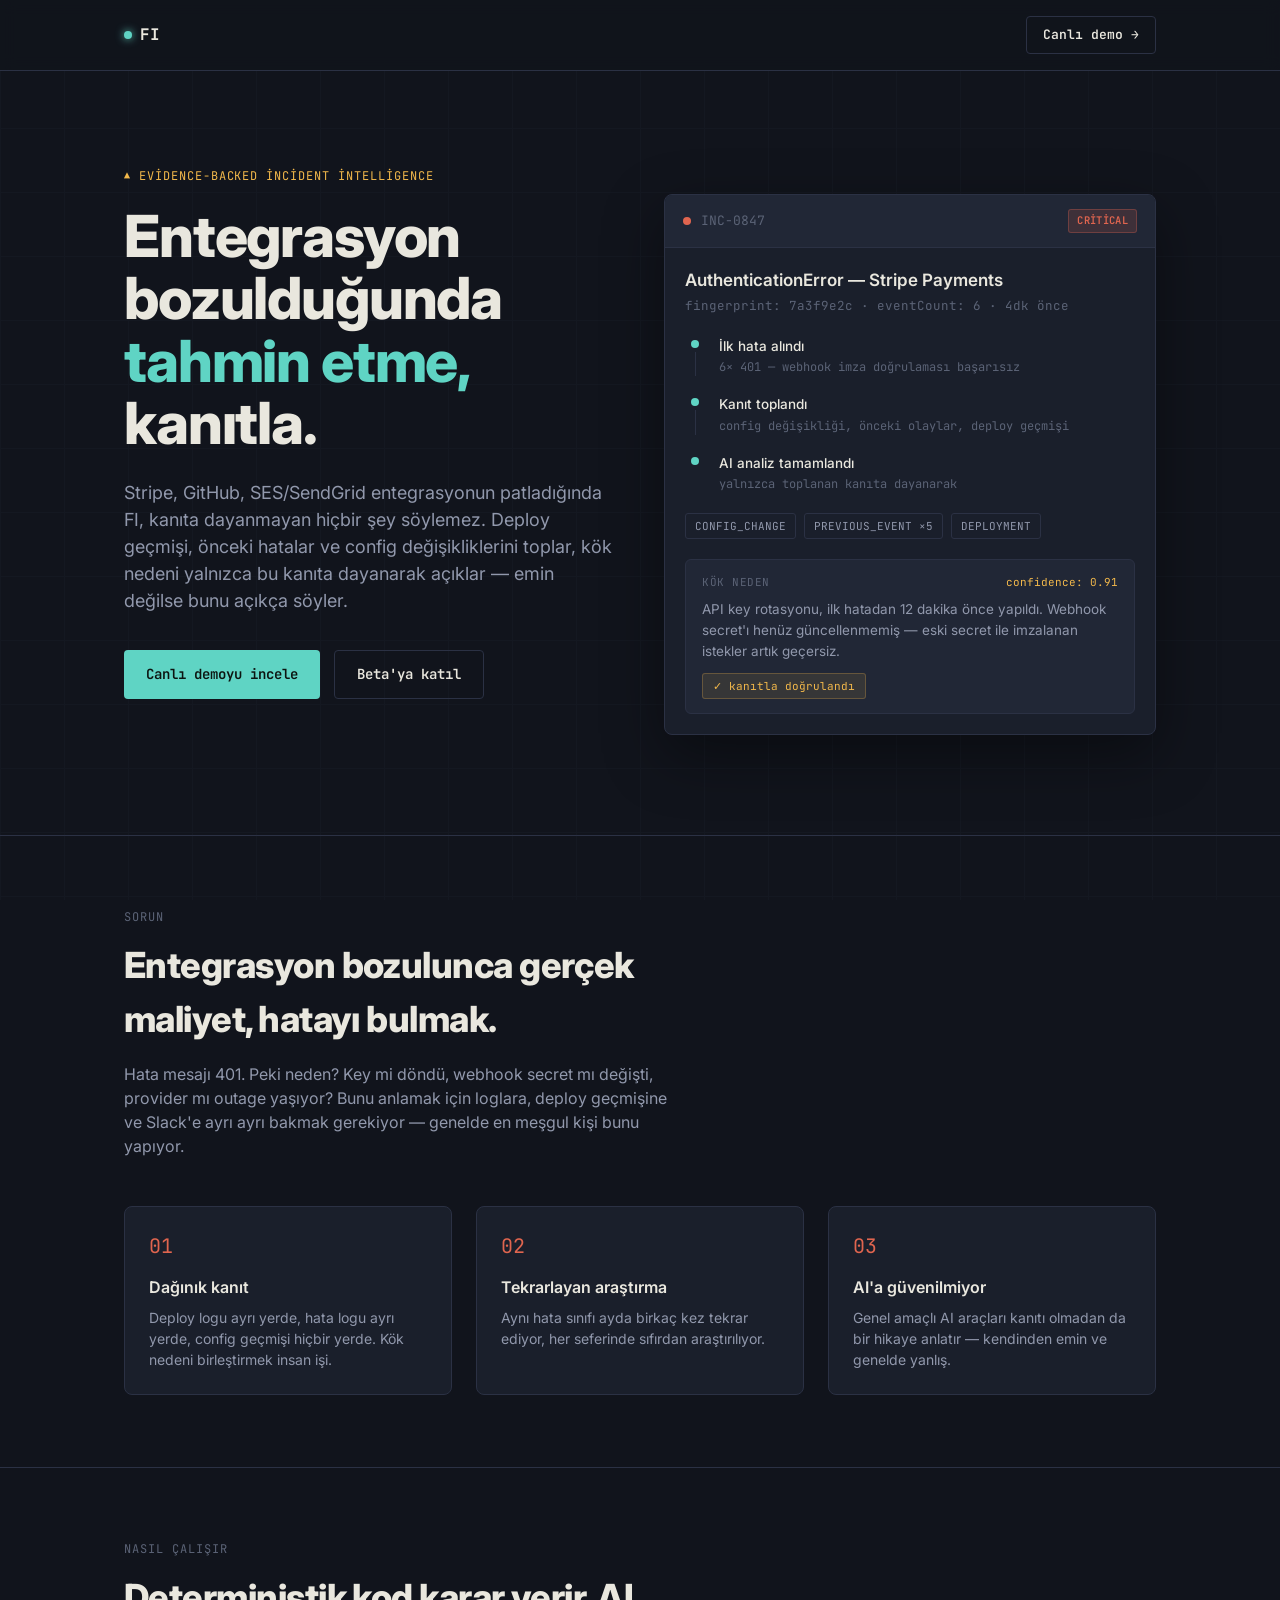
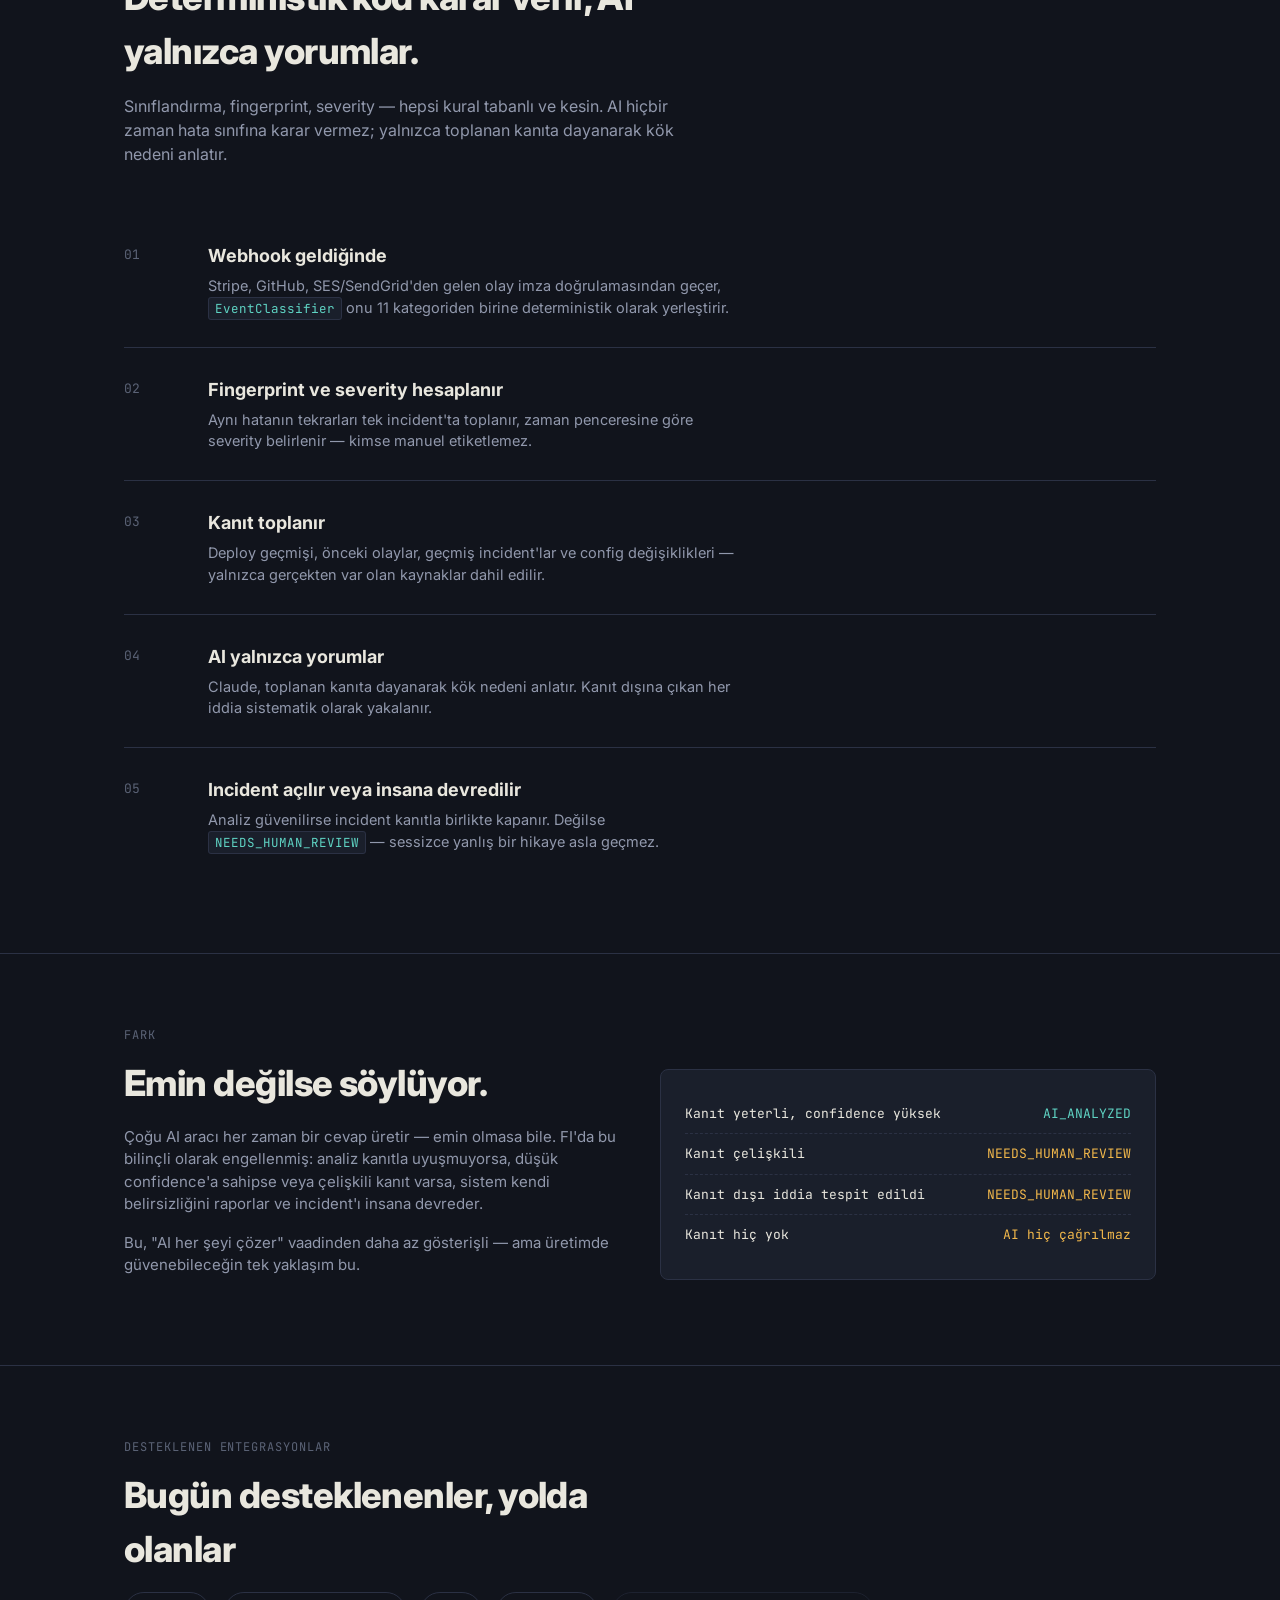
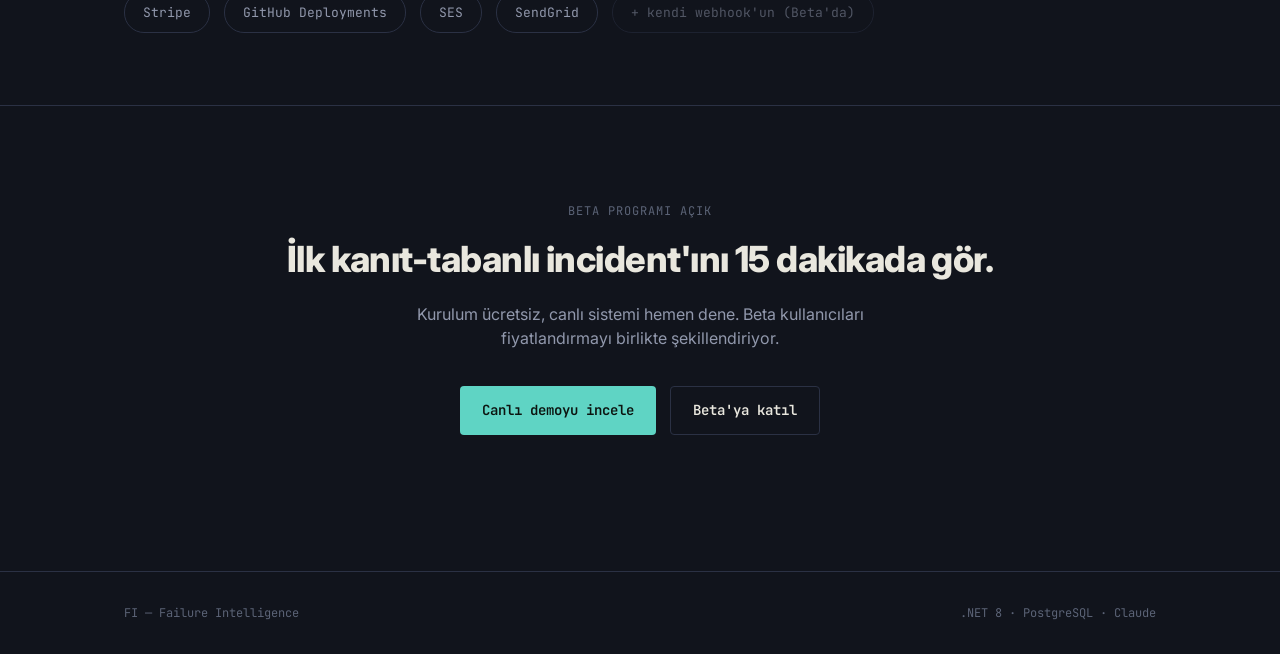
==== landing/index.html @ 48eef437 "Add FI landing page, fixed mojibake and deployed to Vercel The pasted HTML had corrupted encoding (U" ====
<!DOCTYPE html>
<html lang="tr">
<head>
<meta charset="UTF-8">
<meta name="viewport" content="width=device-width, initial-scale=1.0">
<title>FI — Entegrasyon bozulduğunda tahmin etme, kanıtla</title>
<link rel="preconnect" href="https://fonts.googleapis.com">
<link href="https://fonts.googleapis.com/css2?family=JetBrains+Mono:wght@400;500;600;700&family=Inter:wght@400;500;600;700;800&display=swap" rel="stylesheet">
<style>
  :root {
    --bg: #11141c;
    --surface: #1a1f2b;
    --surface-2: #212736;
    --border: #2b3144;
    --text: #e9e7de;
    --text-dim: #9198ac;
    --text-faint: #5b6376;
    --amber: #f2b84b;
    --teal: #5fd4c4;
    --red: #e0654f;
    --mono: 'JetBrains Mono', monospace;
    --sans: 'Inter', sans-serif;
  }
  * { box-sizing: border-box; margin: 0; padding: 0; }
  html { scroll-behavior: smooth; }
  body {
    background: var(--bg);
    color: var(--text);
    font-family: var(--sans);
    line-height: 1.5;
    -webkit-font-smoothing: antialiased;
  }
  body::before {
    content: "";
    position: fixed;
    inset: 0;
    background-image:
      linear-gradient(var(--border) 1px, transparent 1px),
      linear-gradient(90deg, var(--border) 1px, transparent 1px);
    background-size: 64px 64px;
    opacity: 0.15;
    pointer-events: none;
    z-index: 0;
  }
  .wrap { max-width: 1080px; margin: 0 auto; padding: 0 24px; position: relative; z-index: 1; }

  a { color: inherit; }
  a:focus-visible, button:focus-visible { outline: 2px solid var(--teal); outline-offset: 3px; }

  /* NAV */
  nav {
    position: sticky; top: 0; z-index: 10;
    background: rgba(17,20,28,0.85);
    backdrop-filter: blur(8px);
    border-bottom: 1px solid var(--border);
  }
  nav .wrap { display: flex; align-items: center; justify-content: space-between; padding: 16px 24px; }
  .logo { font-family: var(--mono); font-weight: 700; font-size: 16px; letter-spacing: 0.02em; display: flex; align-items: center; gap: 8px; }
  .logo .dot { width: 8px; height: 8px; border-radius: 50%; background: var(--teal); box-shadow: 0 0 8px var(--teal); }
  .nav-cta {
    font-family: var(--mono); font-size: 13px; font-weight: 600;
    padding: 8px 16px; border: 1px solid var(--border); border-radius: 4px;
    text-decoration: none; color: var(--text); transition: border-color 0.15s;
  }
  .nav-cta:hover { border-color: var(--teal); }

  /* HERO */
  header.hero { padding: 96px 0 72px; }
  .eyebrow {
    font-family: var(--mono); font-size: 12px; color: var(--amber);
    letter-spacing: 0.08em; text-transform: uppercase; margin-bottom: 20px;
    display: flex; align-items: center; gap: 8px;
  }
  .eyebrow::before { content: "▲"; font-size: 10px; }
  h1 {
    font-family: var(--sans); font-weight: 800; font-size: clamp(34px, 5.2vw, 58px);
    line-height: 1.08; letter-spacing: -0.02em; max-width: 15ch; margin-bottom: 24px;
  }
  h1 em { font-style: normal; color: var(--teal); }
  .hero-sub {
    font-size: 18px; color: var(--text-dim); max-width: 46ch; margin-bottom: 36px;
  }
  .cta-row { display: flex; gap: 14px; flex-wrap: wrap; margin-bottom: 64px; }
  .btn {
    font-family: var(--mono); font-weight: 600; font-size: 14px;
    padding: 13px 22px; border-radius: 4px; text-decoration: none;
    display: inline-flex; align-items: center; gap: 8px; transition: transform 0.12s, box-shadow 0.12s;
  }
  .btn-primary { background: var(--teal); color: #0c1410; }
  .btn-primary:hover { transform: translateY(-1px); box-shadow: 0 4px 20px rgba(95,212,196,0.25); }
  .btn-secondary { border: 1px solid var(--border); color: var(--text); }
  .btn-secondary:hover { border-color: var(--text-dim); }

  /* INCIDENT CARD — signature element */
  .incident-card {
    background: var(--surface); border: 1px solid var(--border); border-radius: 8px;
    overflow: hidden; box-shadow: 0 20px 60px rgba(0,0,0,0.4);
  }
  .incident-head {
    display: flex; align-items: center; justify-content: space-between;
    padding: 14px 18px; border-bottom: 1px solid var(--border); background: var(--surface-2);
  }
  .incident-head-left { display: flex; align-items: center; gap: 10px; font-family: var(--mono); font-size: 13px; }
  .sev-dot { width: 8px; height: 8px; border-radius: 50%; background: var(--red); animation: pulse 2s infinite; }
  @keyframes pulse { 0%,100% { opacity: 1; } 50% { opacity: 0.4; } }
  .incident-id { color: var(--text-faint); }
  .badge {
    font-family: var(--mono); font-size: 10.5px; font-weight: 600; padding: 3px 8px;
    border-radius: 3px; text-transform: uppercase; letter-spacing: 0.03em;
  }
  .badge-critical { background: rgba(224,101,79,0.15); color: var(--red); border: 1px solid rgba(224,101,79,0.3); }
  .incident-body { padding: 20px; }
  .incident-title { font-size: 17px; font-weight: 600; margin-bottom: 4px; }
  .incident-meta { font-family: var(--mono); font-size: 12.5px; color: var(--text-faint); margin-bottom: 20px; }
  .timeline { display: flex; flex-direction: column; gap: 0; margin-bottom: 20px; }
  .tl-step { display: flex; gap: 14px; position: relative; padding-bottom: 18px; }
  .tl-step:last-child { padding-bottom: 0; }
  .tl-marker {
    width: 20px; display: flex; flex-direction: column; align-items: center; flex-shrink: 0;
  }
  .tl-marker .node { width: 8px; height: 8px; border-radius: 50%; background: var(--teal); margin-top: 4px; }
  .tl-marker .line { flex: 1; width: 1px; background: var(--border); margin-top: 4px; }
  .tl-step:last-child .line { display: none; }
  .tl-content { font-size: 13.5px; }
  .tl-content .t-label { color: var(--text); font-weight: 500; }
  .tl-content .t-detail { color: var(--text-faint); font-family: var(--mono); font-size: 12px; margin-top: 2px; }
  .evidence-strip {
    display: flex; gap: 8px; flex-wrap: wrap; margin-bottom: 20px;
  }
  .ev-chip {
    font-family: var(--mono); font-size: 11px; color: var(--text-dim);
    border: 1px solid var(--border); border-radius: 3px; padding: 4px 9px;
  }
  .analysis-box {
    background: var(--surface-2); border: 1px solid var(--border); border-radius: 6px; padding: 14px 16px;
  }
  .analysis-head { display: flex; justify-content: space-between; align-items: center; margin-bottom: 8px; }
  .analysis-label { font-family: var(--mono); font-size: 11px; color: var(--text-faint); text-transform: uppercase; letter-spacing: 0.05em; }
  .confidence { font-family: var(--mono); font-size: 11px; color: var(--amber); }
  .analysis-text { font-size: 13.5px; color: var(--text-dim); line-height: 1.55; margin-bottom: 10px; }
  .review-badge {
    display: inline-flex; align-items: center; gap: 6px;
    font-family: var(--mono); font-size: 11px; color: var(--amber);
    background: rgba(242,184,75,0.1); border: 1px solid rgba(242,184,75,0.25);
    padding: 4px 10px; border-radius: 3px;
  }

  /* SECTIONS */
  section { padding: 72px 0; border-top: 1px solid var(--border); }
  .section-eyebrow {
    font-family: var(--mono); font-size: 12px; color: var(--text-faint);
    text-transform: uppercase; letter-spacing: 0.08em; margin-bottom: 12px;
  }
  h2 { font-size: clamp(26px, 3.4vw, 36px); font-weight: 800; letter-spacing: -0.015em; max-width: 22ch; margin-bottom: 16px; }
  .section-sub { color: var(--text-dim); font-size: 16px; max-width: 56ch; margin-bottom: 48px; }

  /* PROBLEM */
  .problem-grid { display: grid; grid-template-columns: repeat(3, 1fr); gap: 24px; }
  .problem-card { padding: 24px; background: var(--surface); border: 1px solid var(--border); border-radius: 8px; }
  .problem-card .icon { font-family: var(--mono); color: var(--red); font-size: 20px; margin-bottom: 14px; }
  .problem-card h3 { font-size: 16px; font-weight: 600; margin-bottom: 8px; }
  .problem-card p { font-size: 14px; color: var(--text-dim); }

  /* HOW IT WORKS */
  .steps { display: flex; flex-direction: column; }
  .step {
    display: grid; grid-template-columns: 64px 1fr; gap: 20px;
    padding: 28px 0; border-bottom: 1px solid var(--border);
  }
  .step:last-child { border-bottom: none; }
  .step-num { font-family: var(--mono); font-size: 13px; color: var(--text-faint); padding-top: 3px; }
  .step-body h3 { font-size: 18px; font-weight: 700; margin-bottom: 6px; }
  .step-body p { color: var(--text-dim); font-size: 14.5px; max-width: 60ch; }
  .step-body code {
    font-family: var(--mono); font-size: 12.5px; background: var(--surface); border: 1px solid var(--border);
    padding: 2px 6px; border-radius: 3px; color: var(--teal);
  }

  /* HONESTY */
  .honesty-panel {
    display: grid; grid-template-columns: 1fr 1fr; gap: 40px; align-items: center;
  }
  .honesty-panel p { color: var(--text-dim); font-size: 15px; margin-bottom: 16px; }
  .honesty-visual {
    background: var(--surface); border: 1px solid var(--border); border-radius: 8px; padding: 24px;
    font-family: var(--mono); font-size: 13px;
  }
  .honesty-line { display: flex; justify-content: space-between; padding: 10px 0; border-bottom: 1px dashed var(--border); }
  .honesty-line:last-child { border-bottom: none; }
  .honesty-ok { color: var(--teal); }
  .honesty-warn { color: var(--amber); }

  /* INTEGRATIONS */
  .integrations-row { display: flex; gap: 14px; flex-wrap: wrap; }
  .integration-pill {
    font-family: var(--mono); font-size: 13px; padding: 10px 18px;
    border: 1px solid var(--border); border-radius: 20px; color: var(--text-dim);
  }

  /* CTA FOOTER */
  .cta-final { text-align: center; padding: 96px 0 72px; }
  .cta-final h2 { max-width: none; margin: 0 auto 16px; }
  .cta-final .section-sub { margin: 0 auto 36px; }
  .cta-final .cta-row { justify-content: center; }

  footer {
    border-top: 1px solid var(--border); padding: 32px 0;
    display: flex; justify-content: space-between; align-items: center;
    font-family: var(--mono); font-size: 12px; color: var(--text-faint); flex-wrap: wrap; gap: 12px;
  }

  @media (max-width: 760px) {
    .problem-grid { grid-template-columns: 1fr; }
    .honesty-panel { grid-template-columns: 1fr; }
    .hero-grid { grid-template-columns: 1fr !important; }
  }
  .hero-grid { display: grid; grid-template-columns: 1fr 1fr; gap: 48px; align-items: center; }
</style>
</head>
<body>

<nav>
  <div class="wrap">
    <div class="logo"><span class="dot"></span>FI</div>
    <a class="nav-cta" href="https://fi-api-0bif.onrender.com" target="_blank" rel="noopener">Canlı demo →</a>
  </div>
</nav>

<header class="hero">
  <div class="wrap hero-grid">
    <div>
      <div class="eyebrow">Evidence-backed incident intelligence</div>
      <h1>Entegrasyon bozulduğunda <em>tahmin etme,</em> kanıtla.</h1>
      <p class="hero-sub">
        Stripe, GitHub, SES/SendGrid entegrasyonun patladığında FI, kanıta dayanmayan hiçbir
        şey söylemez. Deploy geçmişi, önceki hatalar ve config değişikliklerini toplar, kök
        nedeni yalnızca bu kanıta dayanarak açıklar — emin değilse bunu açıkça söyler.
      </p>
      <div class="cta-row">
        <a class="btn btn-primary" href="https://fi-api-0bif.onrender.com" target="_blank" rel="noopener">Canlı demoyu incele</a>
        <a class="btn btn-secondary" href="mailto:muratberatkeskin@gmail.com?subject=FI%20Beta%20Erişimi&body=Merhaba%2C%20FI%20beta%20programına%20katılmak%20istiyorum.%0A%0AKullandığımız%20entegrasyonlar%3A%0AEkip%20büyüklüğü%3A">Beta'ya katıl</a>
      </div>
    </div>

    <div class="incident-card">
      <div class="incident-head">
        <div class="incident-head-left">
          <span class="sev-dot"></span>
          <span class="incident-id">INC-0847</span>
        </div>
        <span class="badge badge-critical">Critical</span>
      </div>
      <div class="incident-body">
        <div class="incident-title">AuthenticationError — Stripe Payments</div>
        <div class="incident-meta">fingerprint: 7a3f9e2c · eventCount: 6 · 4dk önce</div>

        <div class="timeline">
          <div class="tl-step">
            <div class="tl-marker"><div class="node"></div><div class="line"></div></div>
            <div class="tl-content">
              <div class="t-label">İlk hata alındı</div>
              <div class="t-detail">6× 401 — webhook imza doğrulaması başarısız</div>
            </div>
          </div>
          <div class="tl-step">
            <div class="tl-marker"><div class="node"></div><div class="line"></div></div>
            <div class="tl-content">
              <div class="t-label">Kanıt toplandı</div>
              <div class="t-detail">config değişikliği, önceki olaylar, deploy geçmişi</div>
            </div>
          </div>
          <div class="tl-step">
            <div class="tl-marker"><div class="node"></div></div>
            <div class="tl-content">
              <div class="t-label">AI analiz tamamlandı</div>
              <div class="t-detail">yalnızca toplanan kanıta dayanarak</div>
            </div>
          </div>
        </div>

        <div class="evidence-strip">
          <span class="ev-chip">CONFIG_CHANGE</span>
          <span class="ev-chip">PREVIOUS_EVENT ×5</span>
          <span class="ev-chip">DEPLOYMENT</span>
        </div>

        <div class="analysis-box">
          <div class="analysis-head">
            <span class="analysis-label">Kök neden</span>
            <span class="confidence">confidence: 0.91</span>
          </div>
          <div class="analysis-text">
            API key rotasyonu, ilk hatadan 12 dakika önce yapıldı. Webhook secret'ı henüz
            güncellenmemiş — eski secret ile imzalanan istekler artık geçersiz.
          </div>
          <span class="review-badge">✓ kanıtla doğrulandı</span>
        </div>
      </div>
    </div>
  </div>
</header>

<section id="problem">
  <div class="wrap">
    <div class="section-eyebrow">Sorun</div>
    <h2>Entegrasyon bozulunca gerçek maliyet, hatayı bulmak.</h2>
    <p class="section-sub">
      Hata mesajı 401. Peki neden? Key mi döndü, webhook secret mı değişti, provider mı
      outage yaşıyor? Bunu anlamak için loglara, deploy geçmişine ve Slack'e ayrı ayrı bakmak
      gerekiyor — genelde en meşgul kişi bunu yapıyor.
    </p>
    <div class="problem-grid">
      <div class="problem-card">
        <div class="icon">01</div>
        <h3>Dağınık kanıt</h3>
        <p>Deploy logu ayrı yerde, hata logu ayrı yerde, config geçmişi hiçbir yerde. Kök nedeni birleştirmek insan işi.</p>
      </div>
      <div class="problem-card">
        <div class="icon">02</div>
        <h3>Tekrarlayan araştırma</h3>
        <p>Aynı hata sınıfı ayda birkaç kez tekrar ediyor, her seferinde sıfırdan araştırılıyor.</p>
      </div>
      <div class="problem-card">
        <div class="icon">03</div>
        <h3>AI'a güvenilmiyor</h3>
        <p>Genel amaçlı AI araçları kanıtı olmadan da bir hikaye anlatır — kendinden emin ve genelde yanlış.</p>
      </div>
    </div>
  </div>
</section>

<section id="how">
  <div class="wrap">
    <div class="section-eyebrow">Nasıl çalışır</div>
    <h2>Deterministik kod karar verir, AI yalnızca yorumlar.</h2>
    <p class="section-sub">
      Sınıflandırma, fingerprint, severity — hepsi kural tabanlı ve kesin. AI hiçbir zaman
      hata sınıfına karar vermez; yalnızca toplanan kanıta dayanarak kök nedeni anlatır.
    </p>
    <div class="steps">
      <div class="step">
        <div class="step-num">01</div>
        <div class="step-body">
          <h3>Webhook geldiğinde</h3>
          <p>Stripe, GitHub, SES/SendGrid'den gelen olay imza doğrulamasından geçer, <code>EventClassifier</code> onu 11 kategoriden birine deterministik olarak yerleştirir.</p>
        </div>
      </div>
      <div class="step">
        <div class="step-num">02</div>
        <div class="step-body">
          <h3>Fingerprint ve severity hesaplanır</h3>
          <p>Aynı hatanın tekrarları tek incident'ta toplanır, zaman penceresine göre severity belirlenir — kimse manuel etiketlemez.</p>
        </div>
      </div>
      <div class="step">
        <div class="step-num">03</div>
        <div class="step-body">
          <h3>Kanıt toplanır</h3>
          <p>Deploy geçmişi, önceki olaylar, geçmiş incident'lar ve config değişiklikleri — yalnızca gerçekten var olan kaynaklar dahil edilir.</p>
        </div>
      </div>
      <div class="step">
        <div class="step-num">04</div>
        <div class="step-body">
          <h3>AI yalnızca yorumlar</h3>
          <p>Claude, toplanan kanıta dayanarak kök nedeni anlatır. Kanıt dışına çıkan her iddia sistematik olarak yakalanır.</p>
        </div>
      </div>
      <div class="step">
        <div class="step-num">05</div>
        <div class="step-body">
          <h3>Incident açılır veya insana devredilir</h3>
          <p>Analiz güvenilirse incident kanıtla birlikte kapanır. Değilse <code>NEEDS_HUMAN_REVIEW</code> — sessizce yanlış bir hikaye asla geçmez.</p>
        </div>
      </div>
    </div>
  </div>
</section>

<section id="honesty">
  <div class="wrap">
    <div class="section-eyebrow">Fark</div>
    <div class="honesty-panel">
      <div>
        <h2>Emin değilse söylüyor.</h2>
        <p>Çoğu AI aracı her zaman bir cevap üretir — emin olmasa bile. FI'da bu bilinçli olarak engellenmiş: analiz kanıtla uyuşmuyorsa, düşük confidence'a sahipse veya çelişkili kanıt varsa, sistem kendi belirsizliğini raporlar ve incident'ı insana devreder.</p>
        <p>Bu, "AI her şeyi çözer" vaadinden daha az gösterişli — ama üretimde güvenebileceğin tek yaklaşım bu.</p>
      </div>
      <div class="honesty-visual">
        <div class="honesty-line"><span>Kanıt yeterli, confidence yüksek</span><span class="honesty-ok">AI_ANALYZED</span></div>
        <div class="honesty-line"><span>Kanıt çelişkili</span><span class="honesty-warn">NEEDS_HUMAN_REVIEW</span></div>
        <div class="honesty-line"><span>Kanıt dışı iddia tespit edildi</span><span class="honesty-warn">NEEDS_HUMAN_REVIEW</span></div>
        <div class="honesty-line"><span>Kanıt hiç yok</span><span class="honesty-warn">AI hiç çağrılmaz</span></div>
      </div>
    </div>
  </div>
</section>

<section id="integrations">
  <div class="wrap">
    <div class="section-eyebrow">Desteklenen entegrasyonlar</div>
    <h2>Bugün desteklenenler, yolda olanlar</h2>
    <div class="integrations-row">
      <span class="integration-pill">Stripe</span>
      <span class="integration-pill">GitHub Deployments</span>
      <span class="integration-pill">SES</span>
      <span class="integration-pill">SendGrid</span>
      <span class="integration-pill" style="opacity:0.5">+ kendi webhook'un (Beta'da)</span>
    </div>
  </div>
</section>

<section class="cta-final">
  <div class="wrap">
    <div class="section-eyebrow" style="text-align:center">Beta programı açık</div>
    <h2>İlk kanıt-tabanlı incident'ını 15 dakikada gör.</h2>
    <p class="section-sub">Kurulum ücretsiz, canlı sistemi hemen dene. Beta kullanıcıları fiyatlandırmayı birlikte şekillendiriyor.</p>
    <div class="cta-row">
      <a class="btn btn-primary" href="https://fi-api-0bif.onrender.com" target="_blank" rel="noopener">Canlı demoyu incele</a>
      <a class="btn btn-secondary" href="mailto:muratberatkeskin@gmail.com?subject=FI%20Beta%20Erişimi&body=Merhaba%2C%20FI%20beta%20programına%20katılmak%20istiyorum.%0A%0AKullandığımız%20entegrasyonlar%3A%0AEkip%20büyüklüğü%3A">Beta'ya katıl</a>
    </div>
  </div>
</section>

<footer>
  <div class="wrap" style="display:flex; justify-content:space-between; width:100%; flex-wrap:wrap; gap:12px;">
    <span>FI — Failure Intelligence</span>
    <span>.NET 8 · PostgreSQL · Claude</span>
  </div>
</footer>

</body>
</html>
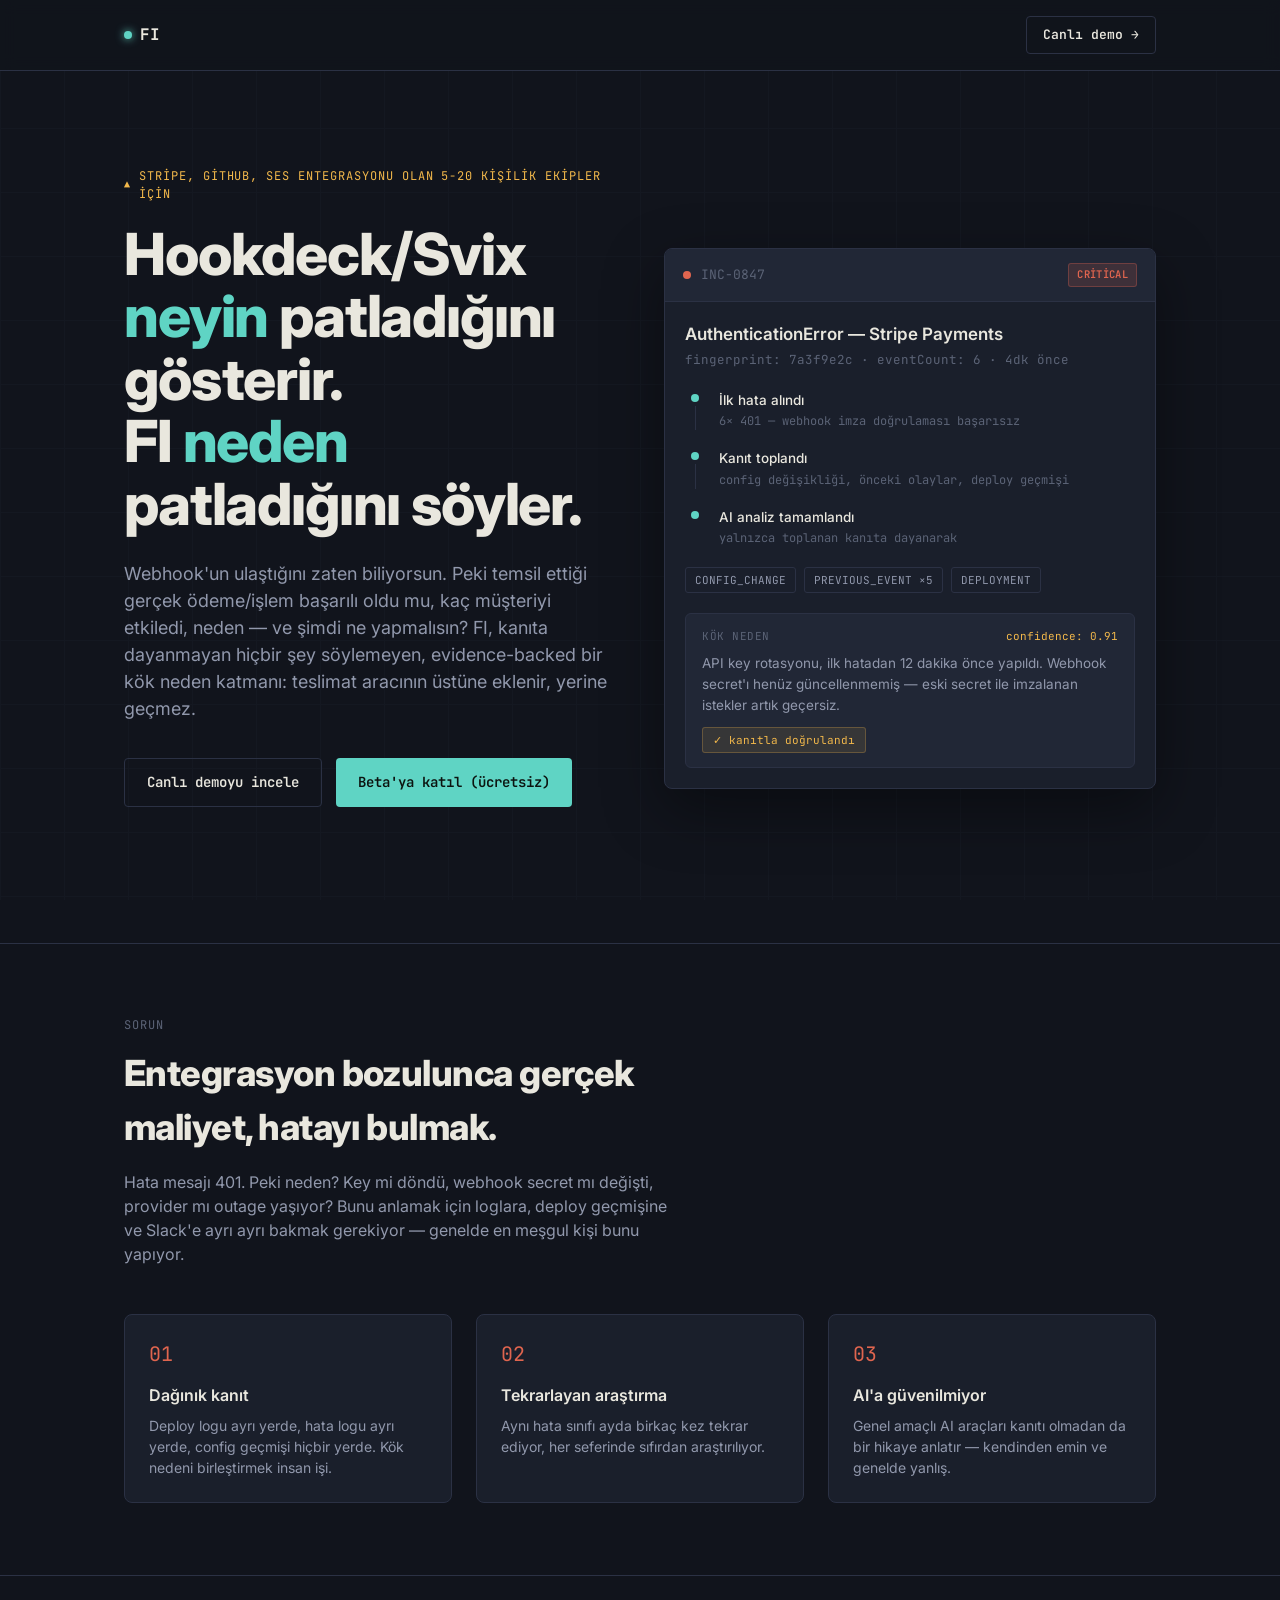
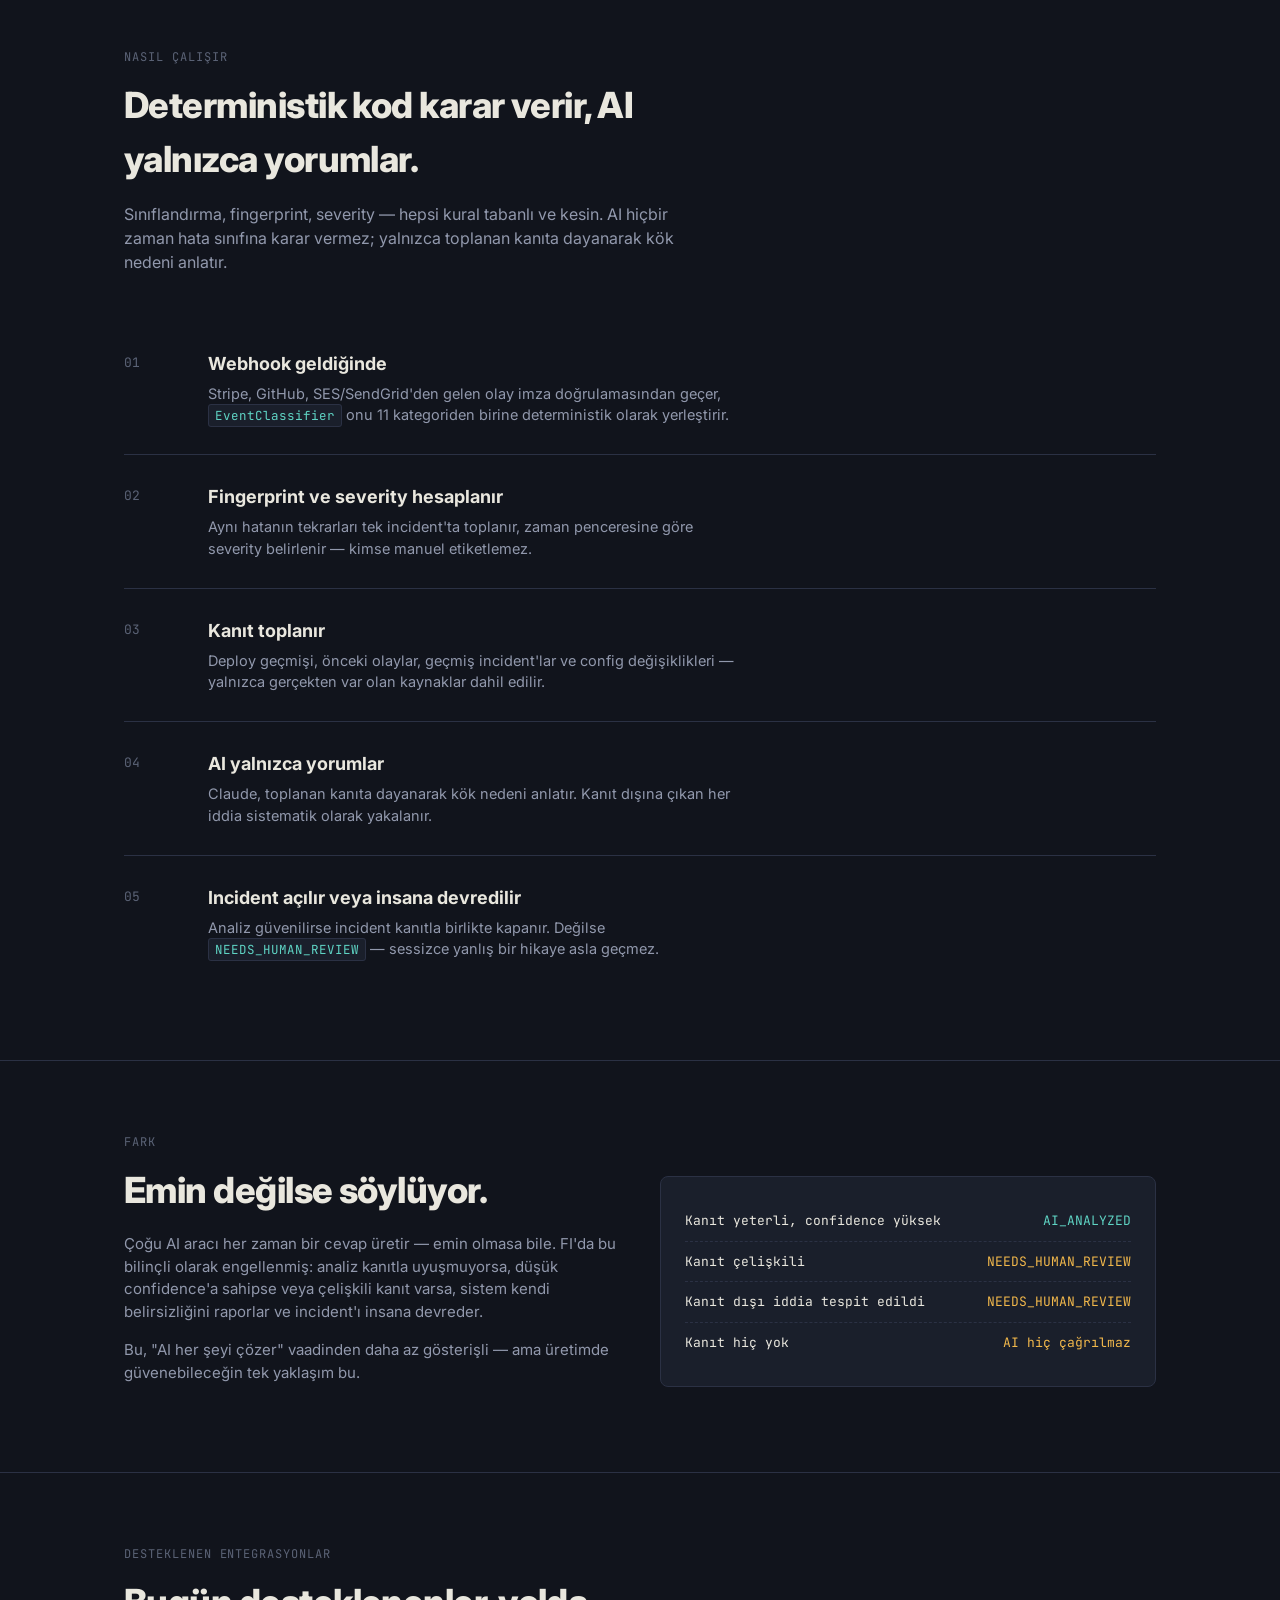
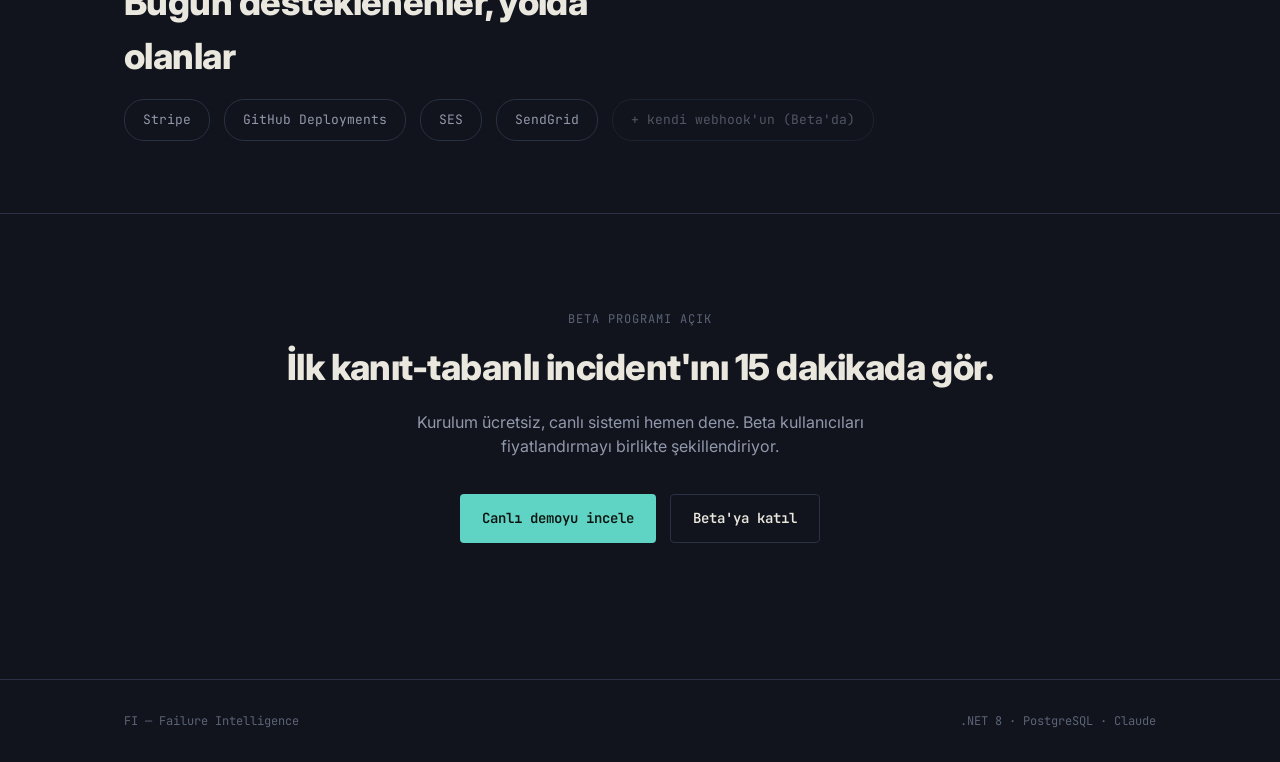
==== commit a0bd341e: "Add ICP/positioning doc, update landing page hero to Hookdeck/Svix framing docs/positioning.md: targ" ====
--- a/landing/index.html
+++ b/landing/index.html
@@ -222,23 +222,24 @@
 <nav>
   <div class="wrap">
     <div class="logo"><span class="dot"></span>FI</div>
-    <a class="nav-cta" href="https://fi-api-0bif.onrender.com" target="_blank" rel="noopener">Canlı demo →</a>
+    <a class="nav-cta" href="https://fi-api-0bif.onrender.com/Demo/GoldenIncident" target="_blank" rel="noopener">Canlı demo →</a>
   </div>
 </nav>
 
 <header class="hero">
   <div class="wrap hero-grid">
     <div>
-      <div class="eyebrow">Evidence-backed incident intelligence</div>
-      <h1>Entegrasyon bozulduğunda <em>tahmin etme,</em> kanıtla.</h1>
+      <div class="eyebrow">Stripe, GitHub, SES entegrasyonu olan 5-20 kişilik ekipler için</div>
+      <h1>Hookdeck/Svix <em>neyin</em> patladığını gösterir.<br>FI <em>neden</em> patladığını söyler.</h1>
       <p class="hero-sub">
-        Stripe, GitHub, SES/SendGrid entegrasyonun patladığında FI, kanıta dayanmayan hiçbir
-        şey söylemez. Deploy geçmişi, önceki hatalar ve config değişikliklerini toplar, kök
-        nedeni yalnızca bu kanıta dayanarak açıklar — emin değilse bunu açıkça söyler.
+        Webhook'un ulaştığını zaten biliyorsun. Peki temsil ettiği gerçek ödeme/işlem başarılı
+        oldu mu, kaç müşteriyi etkiledi, neden — ve şimdi ne yapmalısın? FI, kanıta dayanmayan
+        hiçbir şey söylemeyen, evidence-backed bir kök neden katmanı: teslimat aracının üstüne
+        eklenir, yerine geçmez.
       </p>
       <div class="cta-row">
-        <a class="btn btn-primary" href="https://fi-api-0bif.onrender.com" target="_blank" rel="noopener">Canlı demoyu incele</a>
-        <a class="btn btn-secondary" href="mailto:muratberatkeskin@gmail.com?subject=FI%20Beta%20Erişimi&body=Merhaba%2C%20FI%20beta%20programına%20katılmak%20istiyorum.%0A%0AKullandığımız%20entegrasyonlar%3A%0AEkip%20büyüklüğü%3A">Beta'ya katıl</a>
+        <a class="btn btn-secondary" href="https://fi-api-0bif.onrender.com/Demo/GoldenIncident" target="_blank" rel="noopener">Canlı demoyu incele</a>
+        <a class="btn btn-primary" href="mailto:muratberatkeskin@gmail.com?subject=FI%20Beta%20Erişimi&body=Merhaba%2C%20FI%20beta%20programına%20katılmak%20istiyorum.%0A%0AKullandığımız%20entegrasyonlar%3A%0AEkip%20büyüklüğü%3A">Beta'ya katıl (ücretsiz)</a>
       </div>
     </div>
 
@@ -416,7 +417,7 @@
     <h2>İlk kanıt-tabanlı incident'ını 15 dakikada gör.</h2>
     <p class="section-sub">Kurulum ücretsiz, canlı sistemi hemen dene. Beta kullanıcıları fiyatlandırmayı birlikte şekillendiriyor.</p>
     <div class="cta-row">
-      <a class="btn btn-primary" href="https://fi-api-0bif.onrender.com" target="_blank" rel="noopener">Canlı demoyu incele</a>
+      <a class="btn btn-primary" href="https://fi-api-0bif.onrender.com/Demo/GoldenIncident" target="_blank" rel="noopener">Canlı demoyu incele</a>
       <a class="btn btn-secondary" href="mailto:muratberatkeskin@gmail.com?subject=FI%20Beta%20Erişimi&body=Merhaba%2C%20FI%20beta%20programına%20katılmak%20istiyorum.%0A%0AKullandığımız%20entegrasyonlar%3A%0AEkip%20büyüklüğü%3A">Beta'ya katıl</a>
     </div>
   </div>
